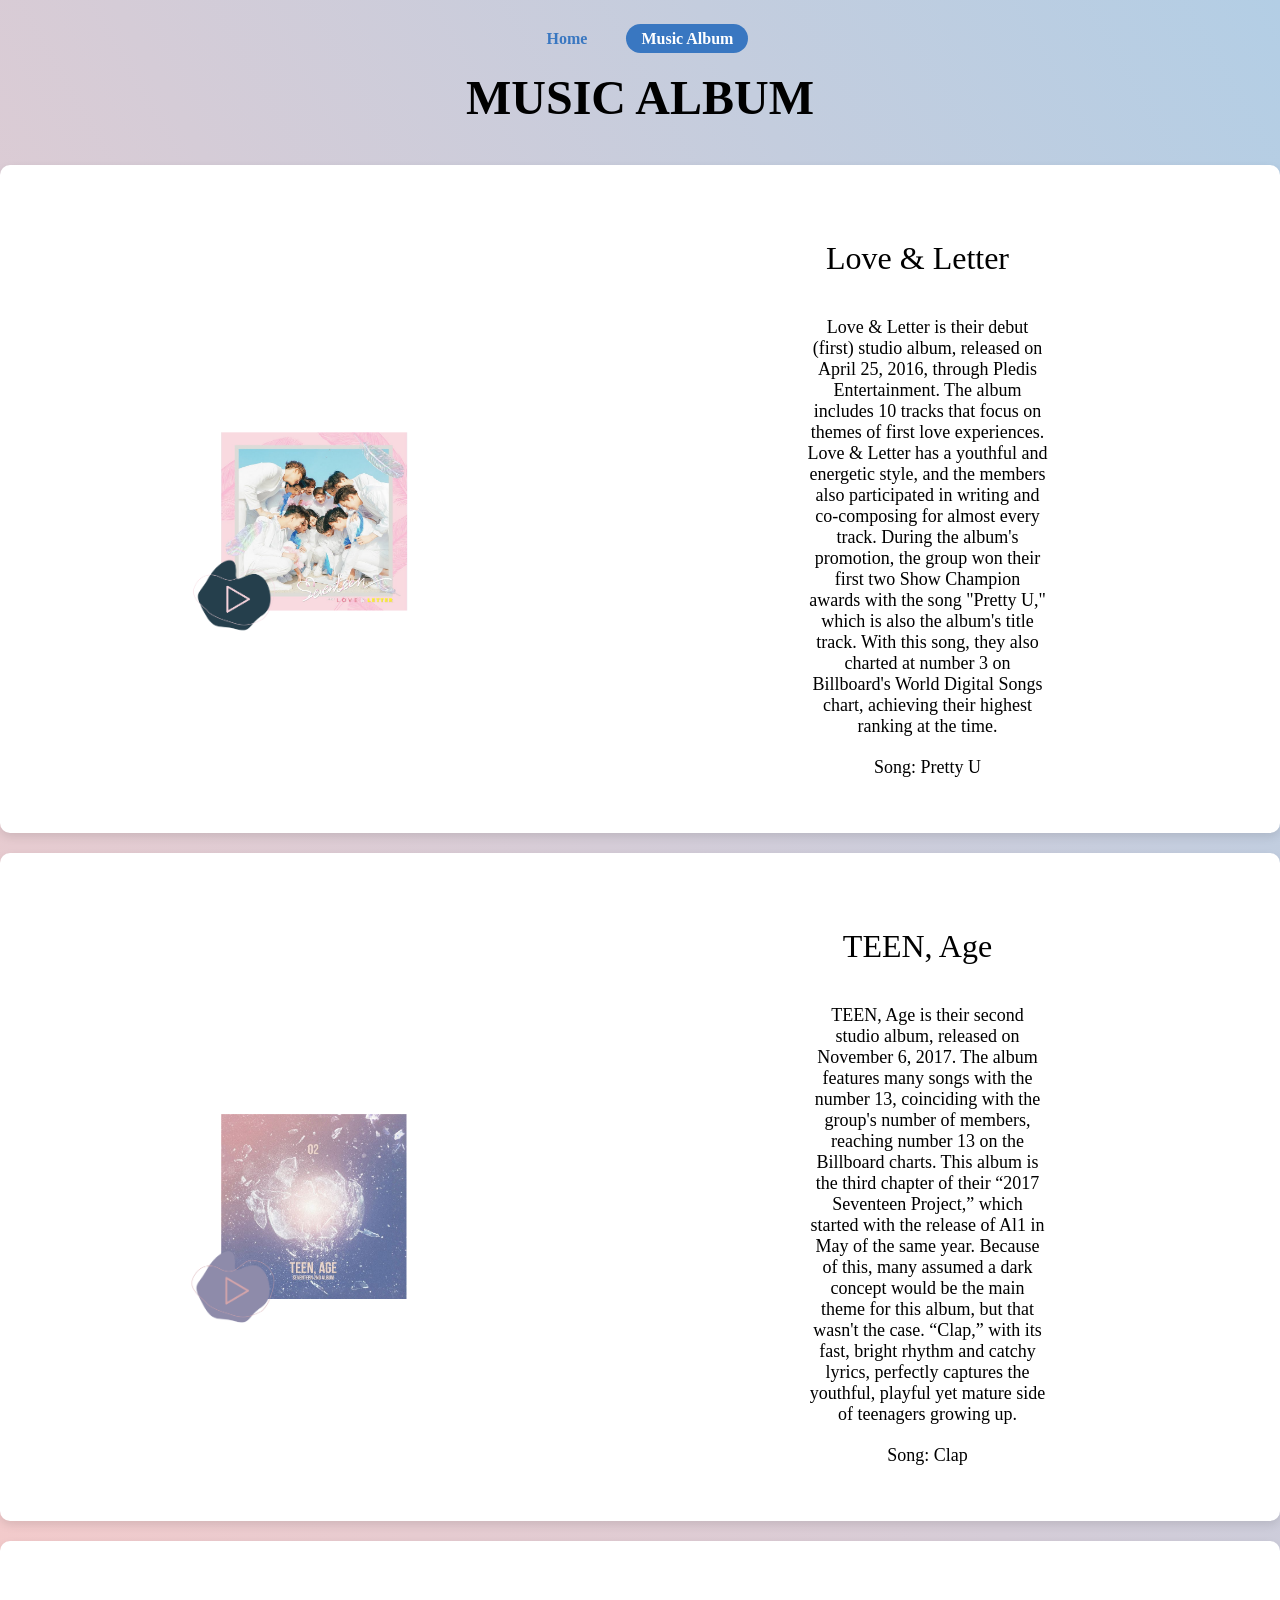
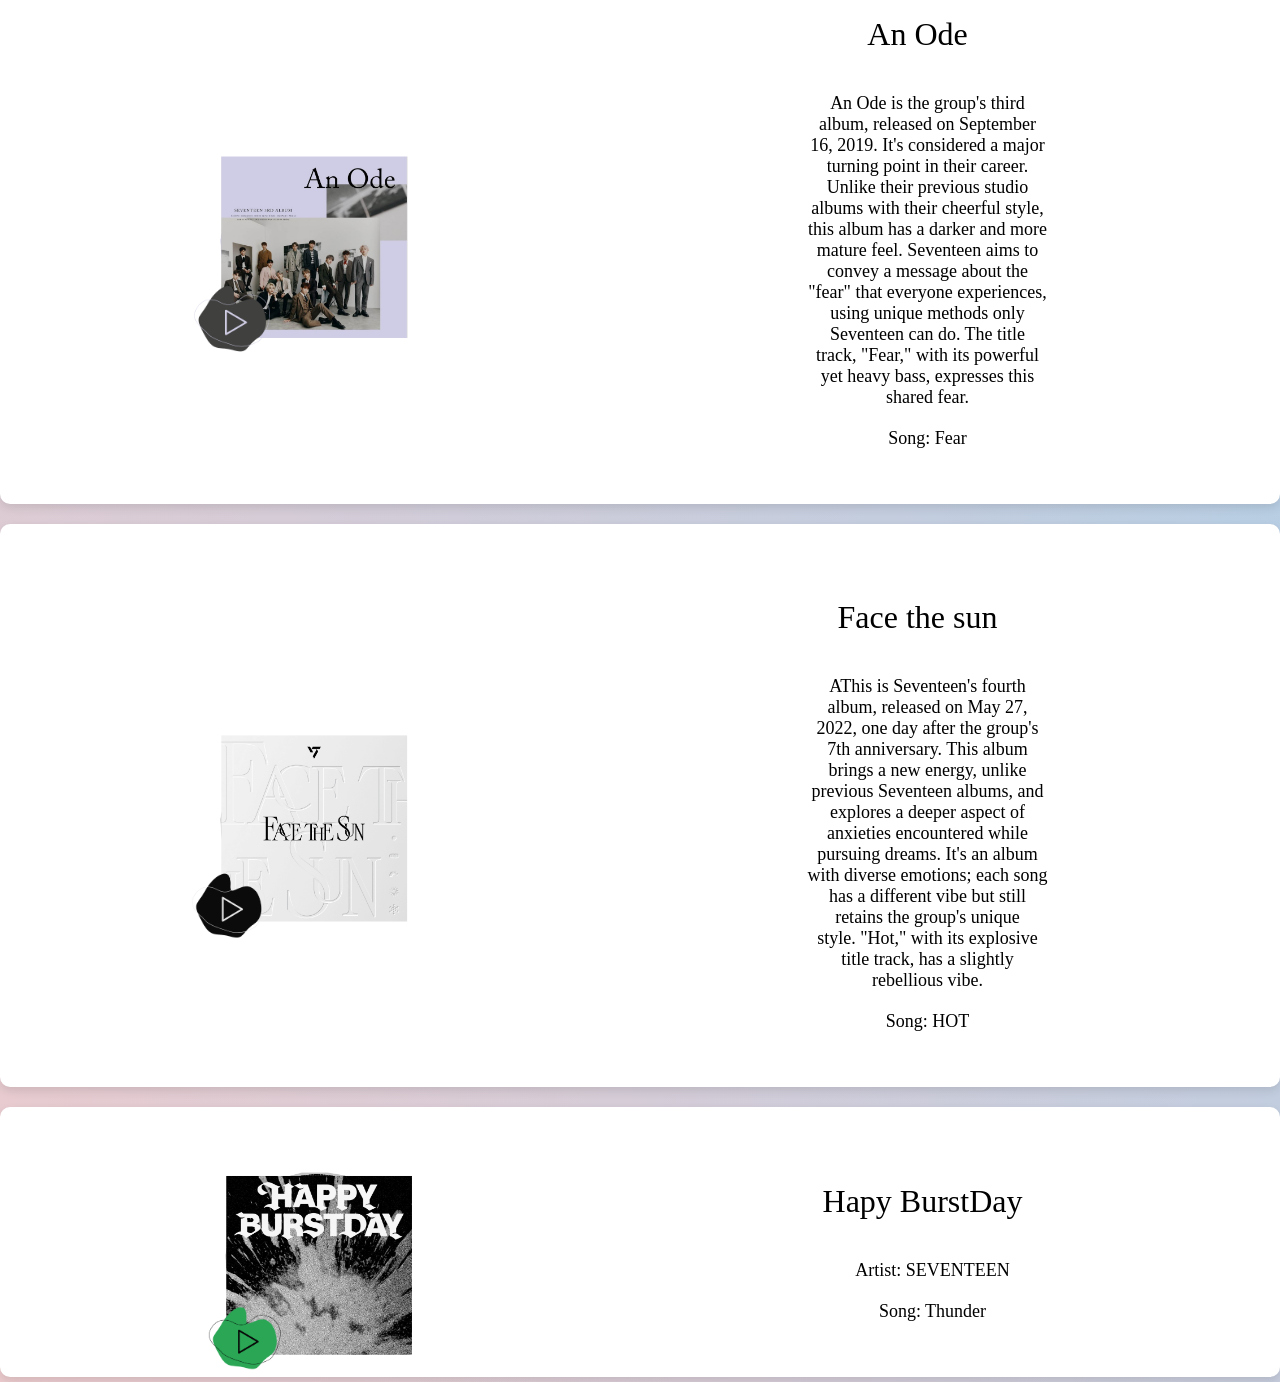
==== album.html @ 4ff5a690 "change" ====
<!DOCTYPE html>
<html lang="en">
<head>
    <meta charset="UTF-8">
    <meta name="viewport" content="width=, initial-scale=1.0">
    <title>Document</title>
    <link rel="stylesheet" href="style.css">
</head>
<body>
    <header>
        <nav class="navigation">
            <a href="index.html">Home</a> 
            <a href="album.html" class ="active">Music Album</a>
        </nav>
    </header>

    <div class="title">
        <h1> MUSIC ALBUM</h1>
    </div>

    <div class="container">
        <div class="player">
            <img src="photo/L&L cover.png" alt="Love & Letter Cover" class="cover" id="cover">
            <img src="photo/L&L vinyl.png" alt="Love & Letter vinyl" class="vinyl" id="vinyl">
            <div class="playButton">
                <img src="photo/L&L play.png" alt="Play" class="button" id="icon">
            </div>
        </div>

        <div class="info">
            <h2>Love & Letter</h2>
            <p>Love & Letter is their debut (first) studio album, released on April 25, 2016, through Pledis Entertainment. The album includes 10 tracks that focus on themes of first love experiences. Love & Letter has a youthful and energetic style, and the members also participated in writing and co-composing for almost every track. During the album's promotion, the group won their first two Show Champion awards with the song "Pretty U," which is also the album's title track. With this song, they also charted at number 3 on Billboard's World Digital Songs chart, achieving their highest ranking at the time.</p>
            <p>Song: Pretty U</p>
        </div>

        <audio id="music"> <source src="music/Pretty U.mp3" type="audio/mpeg"></audio>
    </div>

    <div class="container">
        <div class="player">
            <img src="photo/TA cover.png" alt="Teen, Age cover" class="cover" id="cover">
            <img src="photo/TA vinyl.png" alt="Teen, Age vinyl" class="vinyl" id="vinyl">
            <div class="playButton">
                <img src="photo/TA play.png" alt="Play" class="button" id="icon1">
            </div>
        </div>

        <div class="info">
            <h2>TEEN, Age</h2>
            <p>TEEN, Age is their second studio album, released on November 6, 2017. The album features many songs with the number 13, coinciding with the group's number of members, reaching number 13 on the Billboard charts. This album is the third chapter of their “2017 Seventeen Project,” which started with the release of Al1 in May of the same year. Because of this, many assumed a dark concept would be the main theme for this album, but that wasn't the case. “Clap,” with its fast, bright rhythm and catchy lyrics, perfectly captures the youthful, playful yet mature side of teenagers growing up.</p>
            <p>Song: Clap</p>
        </div>

        <audio id="music1"> <source src="music/clap.mp3" type="audio/mpeg"></audio>
    </div>
    
    <div class="container">
        <div class="player">
            <img src="photo/AA cover.png" alt="An Ode cover" class="cover" id="cover">
            <img src="photo/AA vinyl.png" alt="An Ode vinyl" class="vinyl" id="vinyl">
            <div class="playButton">
                <img src="photo/AA play.png" alt="Play" class="button" id="icon2">
            </div>
        </div>

        <div class="info">
            <h2>An Ode</h2>
            <p>An Ode is the group's third album, released on September 16, 2019. It's considered a major turning point in their career. Unlike their previous studio albums with their cheerful style, this album has a darker and more mature feel. Seventeen aims to convey a message about the "fear" that everyone experiences, using unique methods only Seventeen can do. The title track, "Fear," with its powerful yet heavy bass, expresses this shared fear.</p>
            <p>Song: Fear</p>
        </div>

        <audio id="music2"> <source src="music/fear.mp3" type="audio/mpeg"></audio>
    </div>

    <div class="container">
        <div class="player">
            <img src="photo/FTS cover.png" alt="An Ode cover" class="cover" id="cover">
            <img src="photo/FTS vinyl.png" alt="An Ode vinyl" class="vinyl" id="vinyl">
            <div class="playButton">
                <img src="photo/FTS play.png" alt="Play" class="button" id="icon3">
            </div>
        </div>

        <div class="info">
            <h2>Face the sun</h2>
            <p>AThis is Seventeen's fourth album, released on May 27, 2022, one day after the group's 7th anniversary. This album brings a new energy, unlike previous Seventeen albums, and explores a deeper aspect of anxieties encountered while pursuing dreams. It's an album with diverse emotions; each song has a different vibe but still retains the group's unique style. "Hot," with its explosive title track, has a slightly rebellious vibe.</p>
            <p>Song: HOT</p>
        </div>

        <audio id="music3"> <source src="music/hot.mp3" type="audio/mpeg"></audio>
    </div>

    <div class="container">
        <div class="player">
            <img src="photo/HBD cover.png" alt="An Ode cover" class="cover" id="cover">
            <img src="photo/FTS vinyl.png" alt="An Ode vinyl" class="vinyl" id="vinyl">
            <div class="playButton">
                <img src="photo/HBD play.png" alt="Play" class="button" id="icon4">
            </div>
        </div>

        <div class="info">
            <h2>Hapy BurstDay</h2>
            <p>Artist: SEVENTEEN</p>
            <p>Song: Thunder</p>
        </div>

        <audio id="music4"> <source src="music/thunder.mp3" type="audio/mpeg"></audio>
    </div>

    <script>
        let music = document.getElementById('music');
        let music1 = document.getElementById('music1');
        let music2 = document.getElementById('music2');
        let music3 = document.getElementById('music3');
        let music4 = document.getElementById('music4');


        let button = document.getElementById('icon');
        let button1 = document.getElementById('icon1');
        let button2 = document.getElementById('icon2');
        let button3 = document.getElementById('icon3');
        let button4 = document.getElementById('icon4');

        icon.onclick = function(){
            if(music.paused){
                music.play();
                icon.src="photo/L&L stop.png"
                vinyl.classList.add('rotating', 'is-playing');
            }else{
                music.pause();
                icon.src="photo/L&L play.png"
                vinyl.classList.remove('rotating', 'is-playing');
            }
        }

        icon1.onclick = function(){
            if(music1.paused){
                music1.play();
                icon1.src="photo/TA stop.png"
                vinyl.classList.add('rotating', 'is-playing');
            }else{
                music1.pause();
                icon1.src="photo/TA play.png"
                vinyl.classList.remove('rotating', 'is-playing');
            }
        }

        icon2.onclick = function(){
            if(music2.paused){
                music2.play();
                icon2.src="photo/AA stop.png"
                vinyl.classList.add('rotating', 'is-playing');
            }else{
                music2.pause();
                icon2.src="photo/AA play.png"
                vinyl.classList.remove('rotating', 'is-playing');
            }
        }

        icon3.onclick = function(){
            if(music3.paused){
                music3.play();
                icon3.src="photo/FTS stop.png"
                vinyl.classList.add('rotating', 'is-playing');
            }else{
                music3.pause();
                icon3.src="photo/FTS play.png"
                vinyl.classList.remove('rotating', 'is-playing');
            }
        }

        icon4.onclick = function(){
            if(music4.paused){
                music4.play();
                icon4.src="photo/HBD stop.png"
                vinyl.classList.add('rotating', 'is-playing');
            }else{
                music4.pause();
                icon4.src="photo/HBD play.png"
                vinyl.classList.remove('rotating', 'is-playing');
            }
        }
        const audios = document.querySelectorAll('audio');

    /*I choose to do copy and paste to make sure everything working well, and I don't know is there any better methods for this one*/
    /*I asked AI for the code, I've tried but it didn't work so I choose to copy and paste for each album*/

    audios.forEach(audio => {
    // Add event listener to stop others when one plays
        audio.addEventListener('play', () => {
            audios.forEach(otherAudio => {
                if (otherAudio !== audio) {
                otherAudio.pause();
                otherAudio.currentTime = 0; // Rewind to start
                }
            });
        });
    });
    </script>

</body>
</html>
---- style.css ----
/*
* Kevin Powell
* https://youtu.be/cCAtD_BAHNw
*/
*,
*::before,
*::after {
box-sizing: border-box;
}
* {
    margin: 0;
    padding: 0;
    box-sizing: border-box;
    font: inherit; /* Get rid of all font sizes and heights */
}

html {
    hanging-punctuation: first last; /* Not supported in Chrome */
}

body {
    margin: 0;
    height: 200vh;
    min-height: 100vh;
    overflow-x: hidden;
    background: linear-gradient(60deg, rgb(247, 202, 201), rgb(179, 206, 229));
    /*I choose these colors because those are Seventeen's fan club color, và tôi nghĩ nó sẽ liên quan hơn khi mình làm branding cho một nhóm nhạc*/
}

header {
    position: fixed;
    top: 0;
    left: 0;
    width: 100%;
    padding: 30px 100px;
    display: flex;
    align-items: center;
    justify-content: center; /*to make sure everything in this class is in center*/
    z-index: 100;
}

.navigation a {
    text-decoration: none;
    color: #3977c1;
    padding: 6px 15px;
    border-radius: 20px;
    margin: 0 10px;
    font-weight: 600;
}

.navigation a:hover, .navigation a.active {
    background-color: #3977c1;
    color: white;
}

.parallax {
  position: relative;
  display: flex;
  justify-content: center;
  align-items: center;
  height: 100hv;
}

.parallax img{
    position: absolute;
    top: 0;
    left: 0;
    width: 100%;
    pointer-events: none;
}

.section1, .section2 {
    width: 100%;
    min-height: 100vh;
    position: relative;
}

.section2 {
    background: #fcc5dd;
}

#text {
    top: 15vw;
    position: absolute;
    font-size: 8vw;
    color: #333;
    text-shadow: 2px 2px 4px rgba(0, 0, 0, .2);
}
/*https://youtu.be/Jt2yNZdOHxQ?si=a6N1BQ7GtfH1NdDf
https://youtu.be/kmM6mqvnxcs?si=5-dWS70F6ZMzWW7Z*/


.container {
    display: flex;
    align-items: center;
    justify-content: space-around;
    background-color: #fff;
    padding: 35px;
    margin: 20px auto;
    border-radius: 10px;
    box-shadow: 0 4px 10px rgba(0, 0, 0, 0.1);
}

.player{
    position:relative;
    width: 200px;
    height: 200px;
    cursor: pointer;
}

.cover {
    top: 40px;
    width: 200px;
    height: 200px;
    position: absolute;
    top: 20px;
    z-index: 2;
}

.vinyl{
    position: absolute;
    width: 190px;
    height: 190px;
    z-index: 1;
    top: 25px;
    left: 5px;
    transition: transform 0.3s ease;
}

.player:hover .vinyl{
    transform: translateX(90px);
}

.playButton .button{
    position: absolute;
    bottom: -40px;
    left: -25px;
    width: 90px;
    z-index: 3;
    cursor: pointer;
    transition: 0.3s ease;
}

/*làm rotate animation cho thêm phần thú vị*/ 
.rotating{
    animation: rotateVinyl 5s linear infinite;
}

@keyframes rotateVinyl {
    from {transform: translateX(90px) rotate(0deg);}
    to {transform: translateX(90) rotate(360deg);}
}

.vinyl .is-playing {
    transform: translateX(90px);
}

.info{
    max-width: 300px;
}

/*.sec{
    position: relative;
    background: #d7aabf;
    padding: 100px;
}*/ 

/* Media responsive */
img, picture, svg, video {
    display: block;
    max-width: 100%;
}

h2,h3,h4,h5,h6 {
    text-wrap: balance;
    font-size: 2rem;
    margin: 20px;
    margin-bottom: 10px;
    padding: 20px;
    text-align: center;
}

h1 {
    font-size: 3rem;
    margin: 20px;
    padding: 50px;
    padding-bottom: 20px;
    text-align: center;
    font-weight: bold;
}

p {
    text-wrap: pretty; /* Prevents orphans on lines */
    font-size: 1.125rem;
    margin: 20px;
    padding-left: 20px;
    text-align: center;
}



@media (prefers-reduced-motion: no-preference) {
:has(:target) {
scroll-behavior: smooth;
scroll-padding-top: 3rem;
}
}
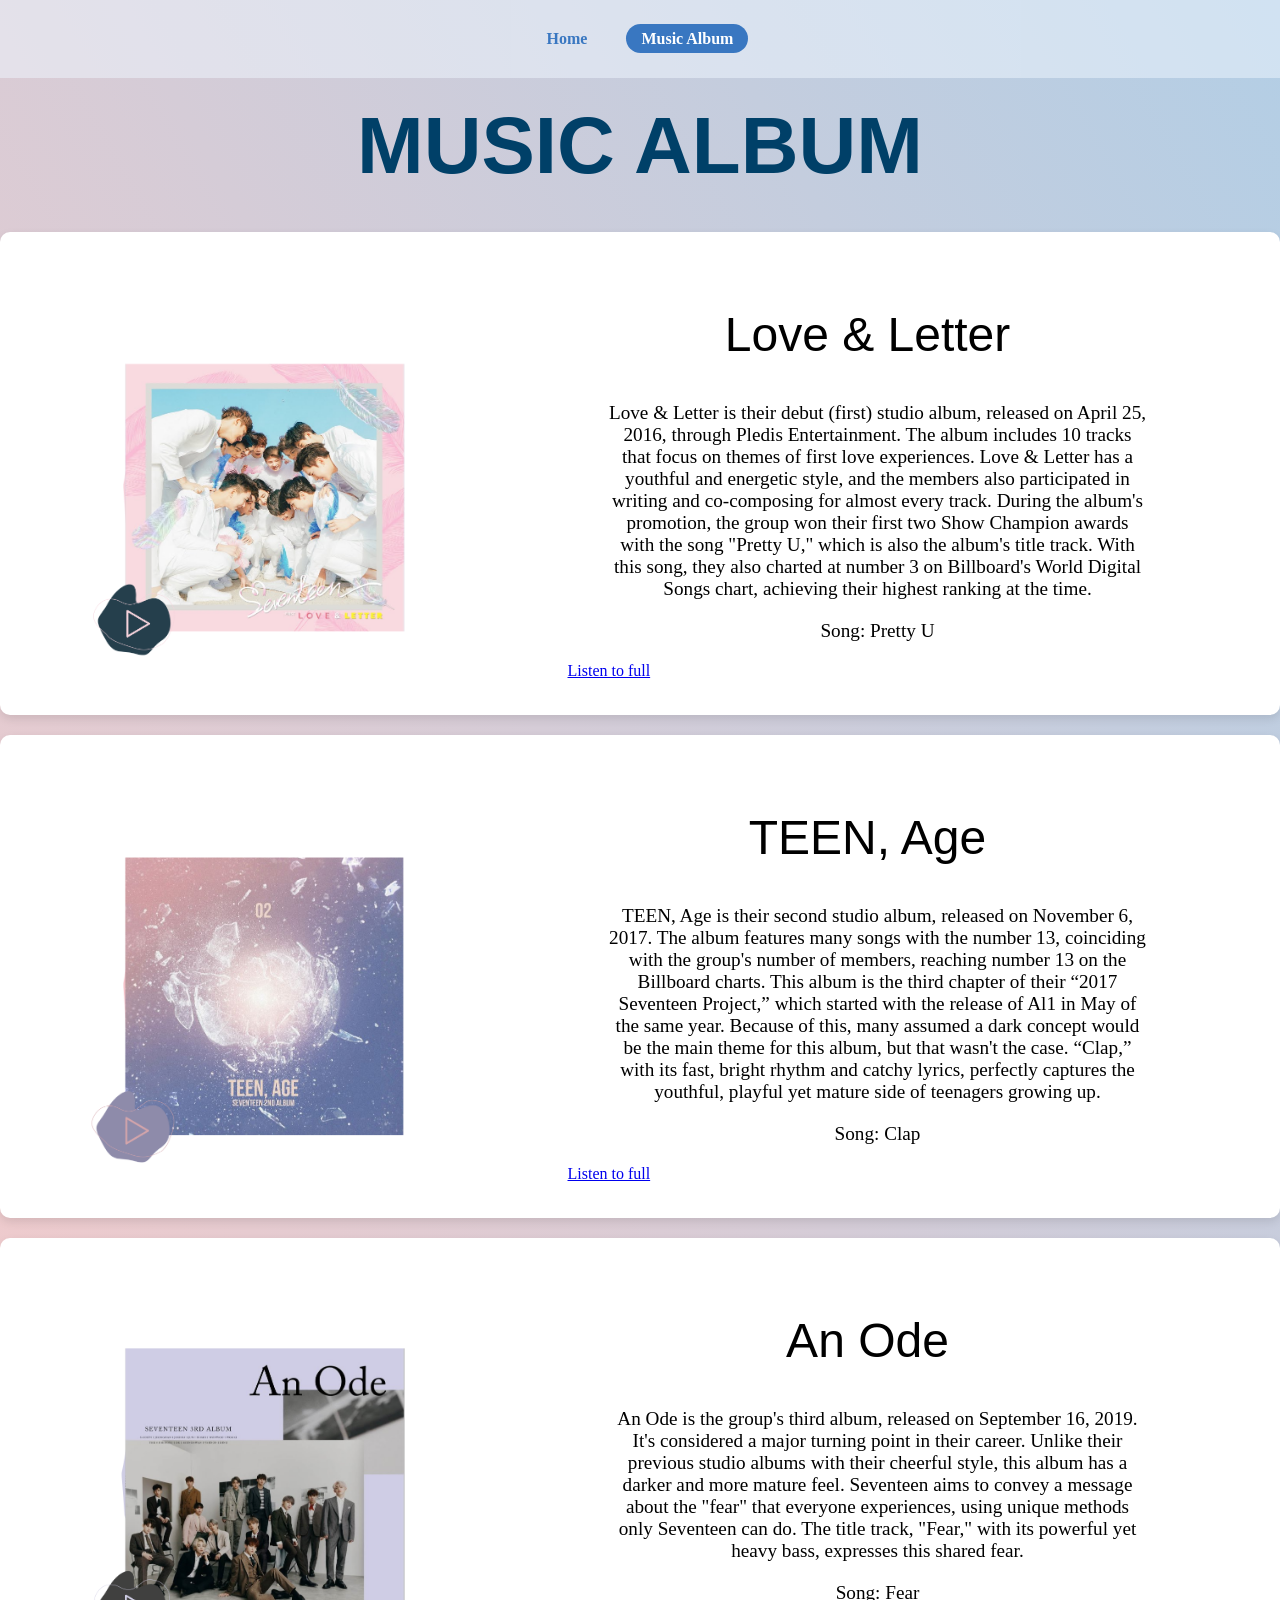
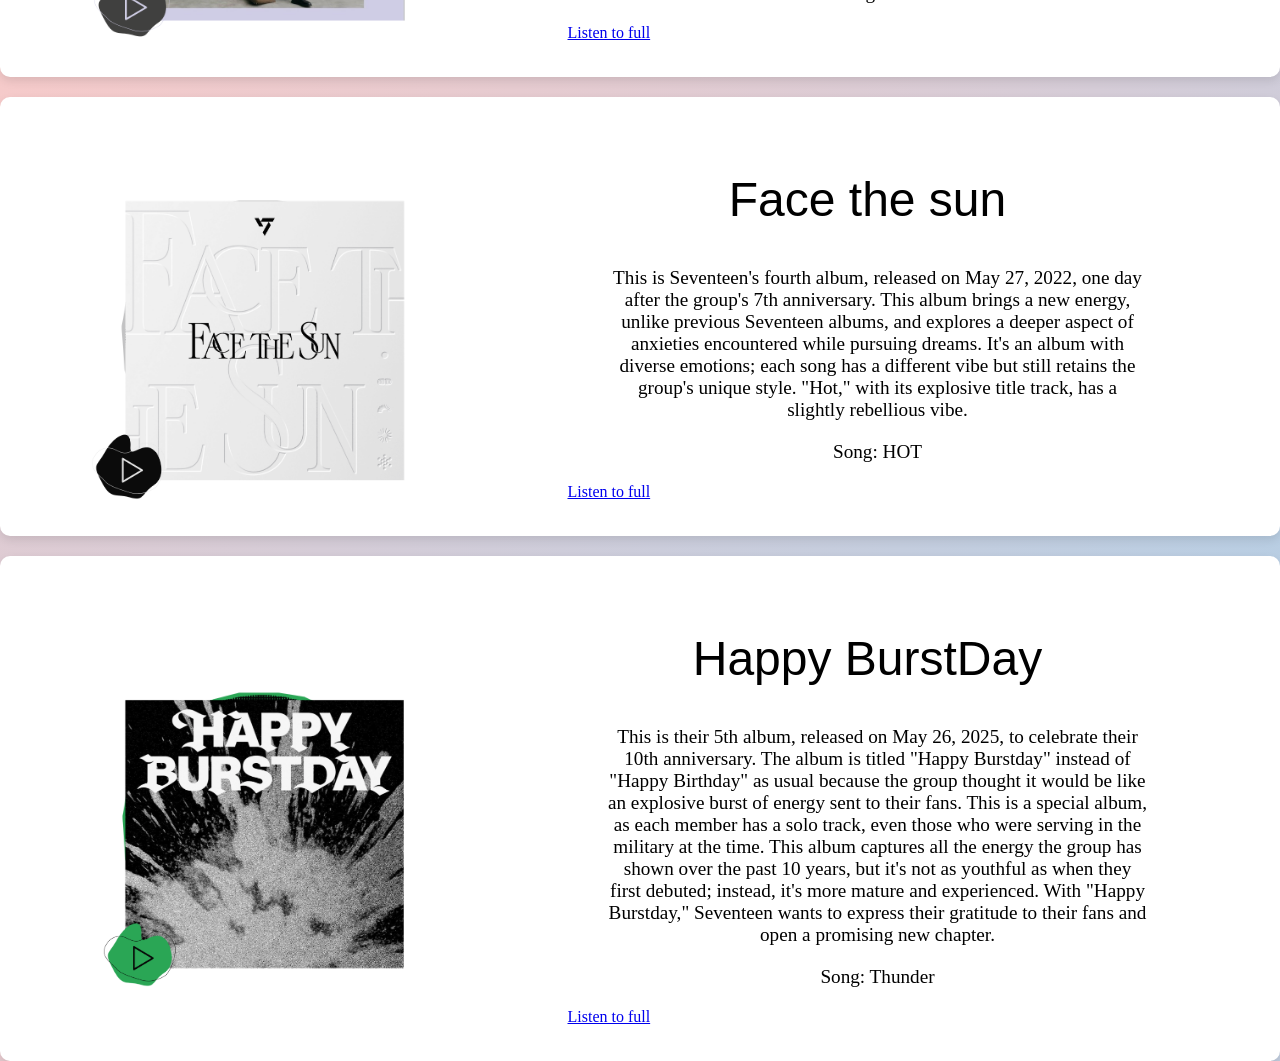
==== commit 8077e1ce: "o yeah" ====
--- a/album.html
+++ b/album.html
@@ -5,7 +5,10 @@
     <meta name="viewport" content="width=, initial-scale=1.0">
     <title>Document</title>
     <link rel="stylesheet" href="style.css">
+    <link href="https://fonts.cdnfonts.com/css/lazy-dog" rel="stylesheet">
+    <!--I want to use a google font for my h1, h2 for a better aesthetic, so I -->
 </head>
+
 <body>
     <header>
         <nav class="navigation">
@@ -18,6 +21,7 @@
         <h1> MUSIC ALBUM</h1>
     </div>
 
+    <!--I wanted each album to have its own vinyl record based on the album's color scheme, so I designed it in Canva and then cropped the image into smaller parts to put into the HTML-->
     <div class="container">
         <div class="player">
             <img src="photo/L&L cover.png" alt="Love & Letter Cover" class="cover" id="cover">
@@ -26,16 +30,18 @@
                 <img src="photo/L&L play.png" alt="Play" class="button" id="icon">
             </div>
         </div>
-
+<!--I wanted to introduce the album a little, so I put the information right next to it so people can listen, read, and know more about it-->
         <div class="info">
             <h2>Love & Letter</h2>
             <p>Love & Letter is their debut (first) studio album, released on April 25, 2016, through Pledis Entertainment. The album includes 10 tracks that focus on themes of first love experiences. Love & Letter has a youthful and energetic style, and the members also participated in writing and co-composing for almost every track. During the album's promotion, the group won their first two Show Champion awards with the song "Pretty U," which is also the album's title track. With this song, they also charted at number 3 on Billboard's World Digital Songs chart, achieving their highest ranking at the time.</p>
             <p>Song: Pretty U</p>
+            <a class="info" href="https://open.spotify.com/album/50BrkBakrLWufmTLjCVBwn?si=1nv-r9VDR-yIpcfa5fieFw">Listen to full</a>
+        <!--I wanted to include a link so that if people like this genre, they can listen to other songs on the album, and this is also a way to promote the album-->
         </div>
 
         <audio id="music"> <source src="music/Pretty U.mp3" type="audio/mpeg"></audio>
     </div>
-
+<!--I copy the format for other album-->
     <div class="container">
         <div class="player">
             <img src="photo/TA cover.png" alt="Teen, Age cover" class="cover" id="cover">
@@ -49,6 +55,7 @@
             <h2>TEEN, Age</h2>
             <p>TEEN, Age is their second studio album, released on November 6, 2017. The album features many songs with the number 13, coinciding with the group's number of members, reaching number 13 on the Billboard charts. This album is the third chapter of their “2017 Seventeen Project,” which started with the release of Al1 in May of the same year. Because of this, many assumed a dark concept would be the main theme for this album, but that wasn't the case. “Clap,” with its fast, bright rhythm and catchy lyrics, perfectly captures the youthful, playful yet mature side of teenagers growing up.</p>
             <p>Song: Clap</p>
+            <a class="info" href="https://open.spotify.com/album/5aHdNainJWMc3n2AqfiOg5?si=F88Qudw8RDe46w_SE2CCRw">Listen to full</a>
         </div>
 
         <audio id="music1"> <source src="music/clap.mp3" type="audio/mpeg"></audio>
@@ -67,6 +74,7 @@
             <h2>An Ode</h2>
             <p>An Ode is the group's third album, released on September 16, 2019. It's considered a major turning point in their career. Unlike their previous studio albums with their cheerful style, this album has a darker and more mature feel. Seventeen aims to convey a message about the "fear" that everyone experiences, using unique methods only Seventeen can do. The title track, "Fear," with its powerful yet heavy bass, expresses this shared fear.</p>
             <p>Song: Fear</p>
+            <a class="info" href="https://open.spotify.com/album/5HlxNTQpJb7buoWIRS4M7T?si=P8v0llKsTCaLqDpkAVexsw">Listen to full</a>
         </div>
 
         <audio id="music2"> <source src="music/fear.mp3" type="audio/mpeg"></audio>
@@ -74,8 +82,8 @@
 
     <div class="container">
         <div class="player">
-            <img src="photo/FTS cover.png" alt="An Ode cover" class="cover" id="cover">
-            <img src="photo/FTS vinyl.png" alt="An Ode vinyl" class="vinyl" id="vinyl">
+            <img src="photo/FTS cover.png" alt="Face The Sun cover" class="cover" id="cover">
+            <img src="photo/FTS vinyl.png" alt="Face The Sun vinyl" class="vinyl" id="vinyl">
             <div class="playButton">
                 <img src="photo/FTS play.png" alt="Play" class="button" id="icon3">
             </div>
@@ -83,8 +91,9 @@
 
         <div class="info">
             <h2>Face the sun</h2>
-            <p>AThis is Seventeen's fourth album, released on May 27, 2022, one day after the group's 7th anniversary. This album brings a new energy, unlike previous Seventeen albums, and explores a deeper aspect of anxieties encountered while pursuing dreams. It's an album with diverse emotions; each song has a different vibe but still retains the group's unique style. "Hot," with its explosive title track, has a slightly rebellious vibe.</p>
+            <p>This is Seventeen's fourth album, released on May 27, 2022, one day after the group's 7th anniversary. This album brings a new energy, unlike previous Seventeen albums, and explores a deeper aspect of anxieties encountered while pursuing dreams. It's an album with diverse emotions; each song has a different vibe but still retains the group's unique style. "Hot," with its explosive title track, has a slightly rebellious vibe.</p>
             <p>Song: HOT</p>
+            <a class="info" href="https://open.spotify.com/album/4lfFgz2rD1irxf7dZhNJht?si=82461369e7eb499c">Listen to full</a>
         </div>
 
         <audio id="music3"> <source src="music/hot.mp3" type="audio/mpeg"></audio>
@@ -92,17 +101,18 @@
 
     <div class="container">
         <div class="player">
-            <img src="photo/HBD cover.png" alt="An Ode cover" class="cover" id="cover">
-            <img src="photo/FTS vinyl.png" alt="An Ode vinyl" class="vinyl" id="vinyl">
+            <img src="photo/HBD cover.png" alt="Happy Burstday cover" class="cover" id="cover">
+            <img src="photo/HBD vinyl.png" alt="Happy Burstday vinyl" class="vinyl" id="vinyl">
             <div class="playButton">
                 <img src="photo/HBD play.png" alt="Play" class="button" id="icon4">
             </div>
         </div>
 
         <div class="info">
-            <h2>Hapy BurstDay</h2>
-            <p>Artist: SEVENTEEN</p>
+            <h2>Happy BurstDay</h2>
+            <p>This is their 5th album, released on May 26, 2025, to celebrate their 10th anniversary. The album is titled "Happy Burstday" instead of "Happy Birthday" as usual because the group thought it would be like an explosive burst of energy sent to their fans. This is a special album, as each member has a solo track, even those who were serving in the military at the time. This album captures all the energy the group has shown over the past 10 years, but it's not as youthful as when they first debuted; instead, it's more mature and experienced. With "Happy Burstday," Seventeen wants to express their gratitude to their fans and open a promising new chapter.</p>
             <p>Song: Thunder</p>
+            <a class="info" href="https://open.spotify.com/album/6160Q4MxABBaeqMW5AZss4?si=84f9a6b7a74946d8">Listen to full</a>
         </div>
 
         <audio id="music4"> <source src="music/thunder.mp3" type="audio/mpeg"></audio>
@@ -115,22 +125,21 @@
         let music3 = document.getElementById('music3');
         let music4 = document.getElementById('music4');
 
-
         let button = document.getElementById('icon');
         let button1 = document.getElementById('icon1');
         let button2 = document.getElementById('icon2');
         let button3 = document.getElementById('icon3');
         let button4 = document.getElementById('icon4');
 
+//I want each album to have a different play and pause button to match the album and it will change when you click it.
+// I also watch a youtube video https://youtu.be/1b9MYpfoTpI?si=1HFooWgcfaAwgByk to know how to do it
         icon.onclick = function(){
             if(music.paused){
                 music.play();
                 icon.src="photo/L&L stop.png"
-                vinyl.classList.add('rotating', 'is-playing');
             }else{
                 music.pause();
                 icon.src="photo/L&L play.png"
-                vinyl.classList.remove('rotating', 'is-playing');
             }
         }
 
@@ -138,11 +147,9 @@
             if(music1.paused){
                 music1.play();
                 icon1.src="photo/TA stop.png"
-                vinyl.classList.add('rotating', 'is-playing');
             }else{
                 music1.pause();
                 icon1.src="photo/TA play.png"
-                vinyl.classList.remove('rotating', 'is-playing');
             }
         }
 
@@ -150,11 +157,9 @@
             if(music2.paused){
                 music2.play();
                 icon2.src="photo/AA stop.png"
-                vinyl.classList.add('rotating', 'is-playing');
             }else{
                 music2.pause();
                 icon2.src="photo/AA play.png"
-                vinyl.classList.remove('rotating', 'is-playing');
             }
         }
 
@@ -162,11 +167,9 @@
             if(music3.paused){
                 music3.play();
                 icon3.src="photo/FTS stop.png"
-                vinyl.classList.add('rotating', 'is-playing');
             }else{
                 music3.pause();
                 icon3.src="photo/FTS play.png"
-                vinyl.classList.remove('rotating', 'is-playing');
             }
         }
 
@@ -174,11 +177,9 @@
             if(music4.paused){
                 music4.play();
                 icon4.src="photo/HBD stop.png"
-                vinyl.classList.add('rotating', 'is-playing');
             }else{
                 music4.pause();
                 icon4.src="photo/HBD play.png"
-                vinyl.classList.remove('rotating', 'is-playing');
             }
         }
         const audios = document.querySelectorAll('audio');
@@ -187,13 +188,13 @@
     /*I asked AI for the code, I've tried but it didn't work so I choose to copy and paste for each album*/
 
     audios.forEach(audio => {
-    // Add event listener to stop others when one plays
-        audio.addEventListener('play', () => {
-            audios.forEach(otherAudio => {
-                if (otherAudio !== audio) {
-                otherAudio.pause();
-                otherAudio.currentTime = 0; // Rewind to start
-                }
+    // Add event listener to stop others when one plays so that the music doesn't overlap.
+       audio.addEventListener('play', () => {
+        audios.forEach(otherAudio => {
+           if (otherAudio !== audio) {
+            otherAudio.pause();
+               otherAudio.currentTime = 0; // play the song from beginning
+             }
             });
         });
     });
--- a/style.css
+++ b/style.css
@@ -24,7 +24,7 @@
     min-height: 100vh;
     overflow-x: hidden;
     background: linear-gradient(60deg, rgb(247, 202, 201), rgb(179, 206, 229));
-    /*I choose these colors because those are Seventeen's fan club color, và tôi nghĩ nó sẽ liên quan hơn khi mình làm branding cho một nhóm nhạc*/
+/*I chose these colors because those are Seventeen's fan club colors, and since the main goal of this page is to brand a group/album, I wanted to choose these colors.*/
 }
 
 header {
@@ -37,8 +37,10 @@
     align-items: center;
     justify-content: center; /*to make sure everything in this class is in center*/
     z-index: 100;
-}
-
+    background-color: rgba(240,248,255,0.5);
+    
+}
+/*I want to create a navigation bar to move between the two pages above.*/
 .navigation a {
     text-decoration: none;
     color: #3977c1;
@@ -76,9 +78,20 @@
 }
 
 .section2 {
+    display: flex;
+    flex-direction: column;
     background: #fcc5dd;
-}
-
+    position: relative;
+    padding: 50px;
+}
+/*to create a frame for writing information under the parallax section above.*/
+
+h1, h2{
+    font-family: 'Lazy Dog', sans-serif;
+}
+/*to specific the font that I use*/
+
+/**/
 #text {
     top: 15vw;
     position: absolute;
@@ -86,10 +99,11 @@
     color: #333;
     text-shadow: 2px 2px 4px rgba(0, 0, 0, .2);
 }
-/*https://youtu.be/Jt2yNZdOHxQ?si=a6N1BQ7GtfH1NdDf
+/* I watched these video to do the parallax scrolling effect.
+https://youtu.be/Jt2yNZdOHxQ?si=a6N1BQ7GtfH1NdDf
 https://youtu.be/kmM6mqvnxcs?si=5-dWS70F6ZMzWW7Z*/
 
-
+/*creat a container for all the stuff like album image and text*/
 .container {
     display: flex;
     align-items: center;
@@ -103,15 +117,15 @@
 
 .player{
     position:relative;
-    width: 200px;
-    height: 200px;
+    width: 300px;
+    height: 300px;
     cursor: pointer;
 }
 
 .cover {
     top: 40px;
-    width: 200px;
-    height: 200px;
+    width: 300px;
+    height: 300px;
     position: absolute;
     top: 20px;
     z-index: 2;
@@ -119,14 +133,15 @@
 
 .vinyl{
     position: absolute;
-    width: 190px;
-    height: 190px;
+    width: 290px;
+    height: 290px;
     z-index: 1;
     top: 25px;
     left: 5px;
     transition: transform 0.3s ease;
 }
 
+/*I want to make the vinyl move out when hovering over the album for aesthetic reasons.*/
 .player:hover .vinyl{
     transform: translateX(90px);
 }
@@ -140,30 +155,18 @@
     cursor: pointer;
     transition: 0.3s ease;
 }
-
-/*làm rotate animation cho thêm phần thú vị*/ 
-.rotating{
-    animation: rotateVinyl 5s linear infinite;
-}
-
-@keyframes rotateVinyl {
-    from {transform: translateX(90px) rotate(0deg);}
-    to {transform: translateX(90) rotate(360deg);}
-}
-
-.vinyl .is-playing {
-    transform: translateX(90px);
-}
+/*I use z-index to ensure that elements like album cover, vinyl, and button are aligned from top to bottom.*/
 
 .info{
-    max-width: 300px;
-}
-
-/*.sec{
+    max-width: 600px;
+    text-align: left;
+}
+
+.sec{
     position: relative;
     background: #d7aabf;
     padding: 100px;
-}*/ 
+}
 
 /* Media responsive */
 img, picture, svg, video {
@@ -173,7 +176,7 @@
 
 h2,h3,h4,h5,h6 {
     text-wrap: balance;
-    font-size: 2rem;
+    font-size: 3rem;
     margin: 20px;
     margin-bottom: 10px;
     padding: 20px;
@@ -181,22 +184,29 @@
 }
 
 h1 {
-    font-size: 3rem;
-    margin: 20px;
-    padding: 50px;
+    font-size: 5rem;
+    margin: auto;
+    padding: 100px;
     padding-bottom: 20px;
     text-align: center;
     font-weight: bold;
+    color:rgb(0, 64, 104);
 }
 
 p {
     text-wrap: pretty; /* Prevents orphans on lines */
-    font-size: 1.125rem;
+    max-width: 80ch;
+    font-size: 1.2rem;
     margin: 20px;
     padding-left: 20px;
     text-align: center;
 }
 
+/*I got an issue of the text paragraph didn't stay in the center of the home page, so I create this to make sure it stay in the center*/
+.paragraph{
+    display: flex;
+    margin: auto;
+}
 
 
 @media (prefers-reduced-motion: no-preference) {
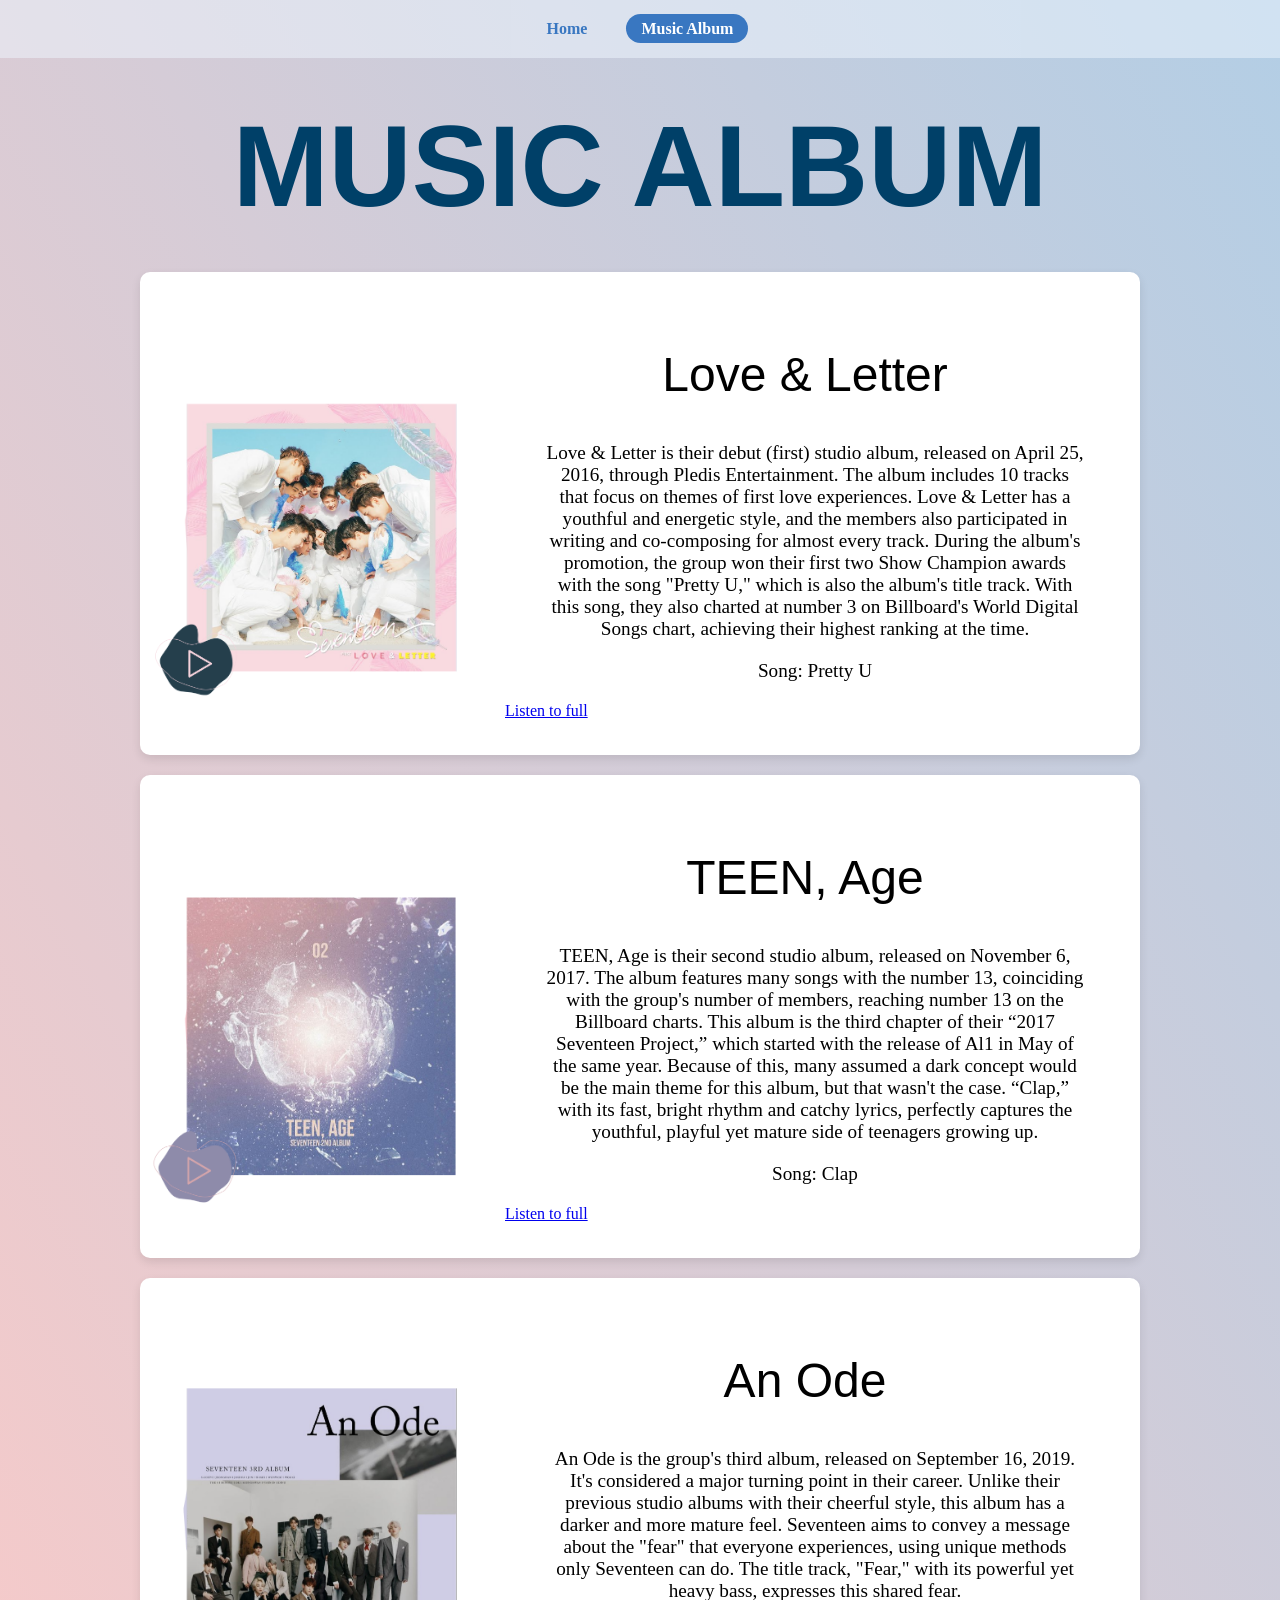
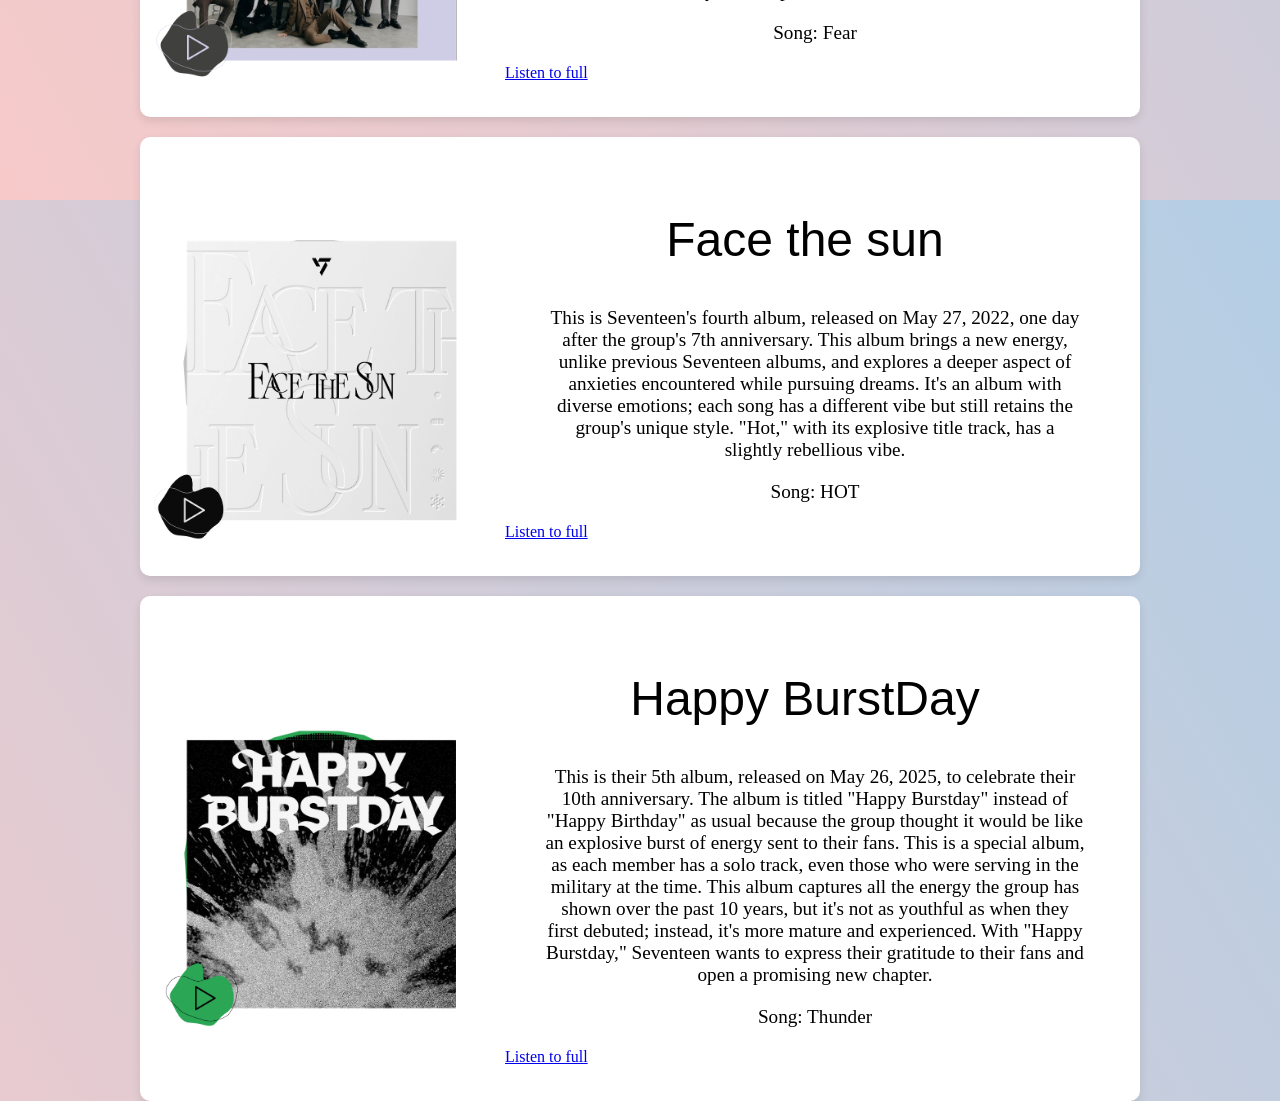
==== commit c434b71c: "update" ====
--- a/album.html
+++ b/album.html
@@ -3,10 +3,12 @@
 <head>
     <meta charset="UTF-8">
     <meta name="viewport" content="width=, initial-scale=1.0">
-    <title>Document</title>
+    <title>Assignment 2</title>
+    <link rel="icon" type="image/x-icon" href="photo/image-removebg-preview (1).png">
     <link rel="stylesheet" href="style.css">
     <link href="https://fonts.cdnfonts.com/css/lazy-dog" rel="stylesheet">
     <!--I want to use a google font for my h1, h2 for a better aesthetic, so I -->
+    <meta name="viewport" content="width=device-width, initial-scale=1.0">
 </head>
 
 <body>
@@ -35,7 +37,7 @@
             <h2>Love & Letter</h2>
             <p>Love & Letter is their debut (first) studio album, released on April 25, 2016, through Pledis Entertainment. The album includes 10 tracks that focus on themes of first love experiences. Love & Letter has a youthful and energetic style, and the members also participated in writing and co-composing for almost every track. During the album's promotion, the group won their first two Show Champion awards with the song "Pretty U," which is also the album's title track. With this song, they also charted at number 3 on Billboard's World Digital Songs chart, achieving their highest ranking at the time.</p>
             <p>Song: Pretty U</p>
-            <a class="info" href="https://open.spotify.com/album/50BrkBakrLWufmTLjCVBwn?si=1nv-r9VDR-yIpcfa5fieFw">Listen to full</a>
+            <a class="link" href="https://open.spotify.com/album/50BrkBakrLWufmTLjCVBwn?si=1nv-r9VDR-yIpcfa5fieFw">Listen to full</a>
         <!--I wanted to include a link so that if people like this genre, they can listen to other songs on the album, and this is also a way to promote the album-->
         </div>
 
--- a/style.css
+++ b/style.css
@@ -32,13 +32,13 @@
     top: 0;
     left: 0;
     width: 100%;
-    padding: 30px 100px;
+    padding: 20px 5%;
     display: flex;
     align-items: center;
     justify-content: center; /*to make sure everything in this class is in center*/
-    z-index: 100;
+    z-index: 100; /*To make sure the navigator alway on top of other layer/elements*/
     background-color: rgba(240,248,255,0.5);
-    
+    box-sizing: border-box;
 }
 /*I want to create a navigation bar to move between the two pages above.*/
 .navigation a {
@@ -60,7 +60,8 @@
   display: flex;
   justify-content: center;
   align-items: center;
-  height: 100hv;
+  height: 100vh;
+  overflow: hidden;
 }
 
 .parallax img{
@@ -68,6 +69,8 @@
     top: 0;
     left: 0;
     width: 100%;
+    height: 100%;
+    object-fit: cover; /*to make sure the image fit the container/or don't resize when use phone or resize the website*/
     pointer-events: none;
 }
 
@@ -109,6 +112,8 @@
     align-items: center;
     justify-content: space-around;
     background-color: #fff;
+    gap: 40px;
+    max-width: 1000px;
     padding: 35px;
     margin: 20px auto;
     border-radius: 10px;
@@ -133,8 +138,8 @@
 
 .vinyl{
     position: absolute;
-    width: 290px;
-    height: 290px;
+    width: 280px;
+    height: 280px;
     z-index: 1;
     top: 25px;
     left: 5px;
@@ -143,7 +148,7 @@
 
 /*I want to make the vinyl move out when hovering over the album for aesthetic reasons.*/
 .player:hover .vinyl{
-    transform: translateX(90px);
+    transform: translateX(140px);
 }
 
 .playButton .button{
@@ -162,10 +167,35 @@
     text-align: left;
 }
 
-.sec{
-    position: relative;
-    background: #d7aabf;
-    padding: 100px;
+.link{
+    width: 100%;
+    text-align: center;
+    margin-top: 20px;
+}
+/*To ensure that when resizing the website and using a phone, the images are not distorted*/
+@media screen and (max-width: 768px) {
+    .container {
+        flex-direction: column;
+        text-align: center;
+        padding: 20px;
+    }
+
+    .info {
+        text-align: center;
+    }
+
+    .player, .cover {
+        width: 250px;
+        height: 250px;
+    }
+    .vinyl {
+        width: 240px;
+        height: 240px;
+    }
+
+    .player:hover .vinyl {
+        transform: translateX(60px); 
+    }
 }
 
 /* Media responsive */
@@ -184,7 +214,7 @@
 }
 
 h1 {
-    font-size: 5rem;
+    font-size: 9vw;
     margin: auto;
     padding: 100px;
     padding-bottom: 20px;
